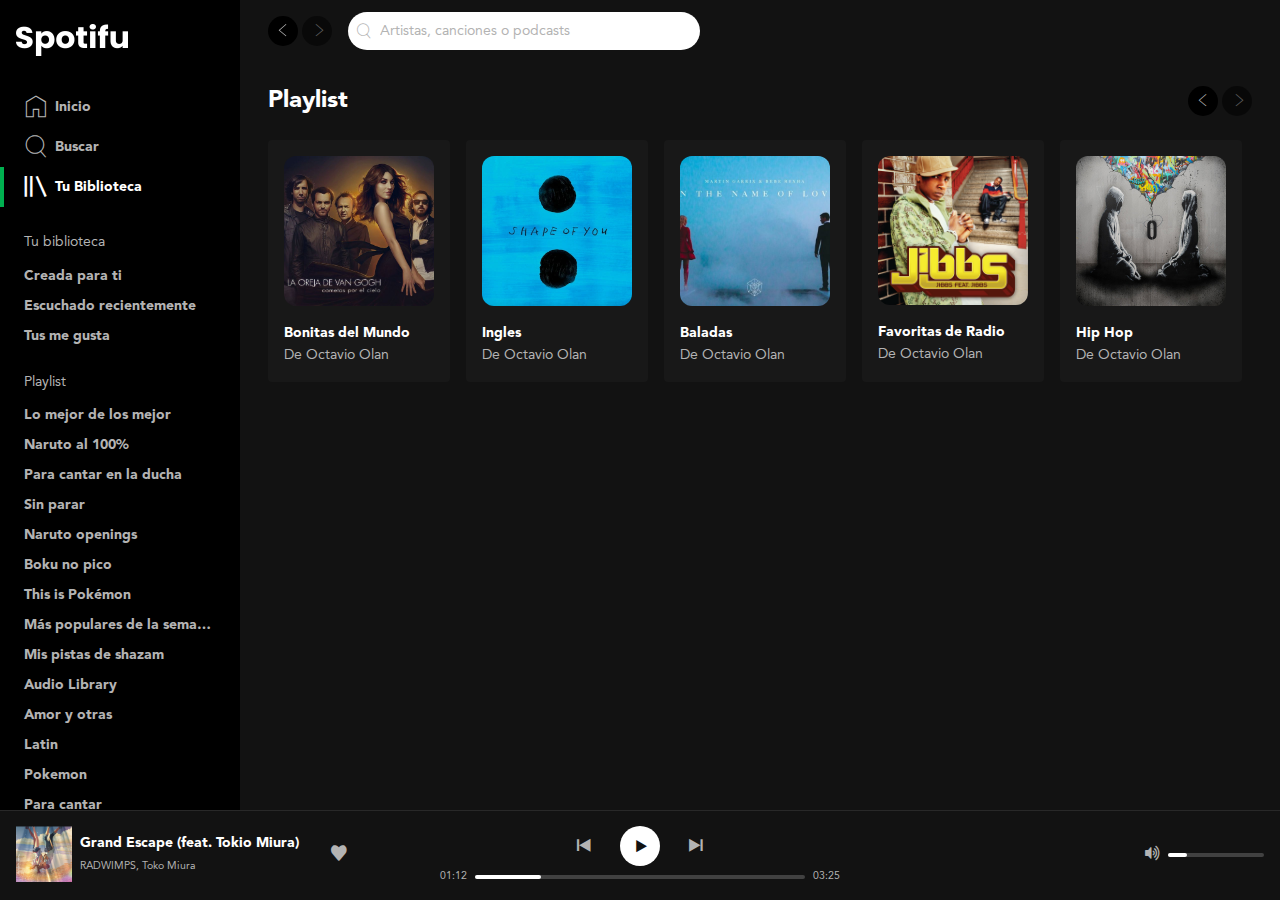
==== biblioteca.html @ 4ab3fceb "Pagina Buscar.html" ====
<!DOCTYPE html>
<html lang="en">
<head>
  <meta charset="UTF-8">
  <meta http-equiv="X-UA-Compatible" content="IE=edge">
  <meta name="viewport" content="width=device-width, initial-scale=1.0">
  <link rel="icon" type="image/png" sizes="32x32" href="./images/favicon.png">
  <link rel="stylesheet" href="./css/index.css">
  <title>Spotifu</title>
</head>
<body class="body">
  <div class="layout">
    <div class="layout-block up">
      <div class="layout-sidebar">
        <div class="sidebar">
          <header class="logo">
            <a href="/" aria-current="page">
              <img src="./images/spotifu-logo.png" class="logo-image" width="112" height="32" alt="Logo de Spotifu">
            </a>
          </header>
          <nav class="menu" aria-label="principal">
            <ul class="menu-list">
              <li class="menuItem">
                <a href="./index.html" class="link" aria-current="page">
                  <i class="icon-home" aria-hidden="true"></i>
                  <span>Inicio</span>
                </a>
              </li>
              <li class="menuItem">
                <a href="./buscar.html" class="link">
                  <i class="icon-search" aria-hidden="true"></i>
                  <span>Buscar</span>
                </a>
              </li>
              <li class="menuItem is-active">
                <a href="#" class="link">
                  <i class="icon-library" aria-hidden="true"></i>
                  <span>Tu Biblioteca</span>
                </a>
              </li>
            </ul>
          </nav>
          <nav class="list" aria-labelledby="library-navigation">
            <h2 class="list-title" id="library-navigation">Tu biblioteca</h2>
            <ul class="list-content">
              <li class="list-item">
                <a href="#" class="link">Creada para ti</a>
              </li>
              <li class="list-item">
                <a href="#" class="link">Escuchado recientemente</a>
              </li>
              <li class="list-item">
                <a href="#" class="link">Tus me gusta</a>
              </li>
            </ul>
          </nav>
          <nav class="list" aria-labelledby="playlist-navigation">
            <h2 class="list-title" id="playlist-navigation">Playlist</h2>
            <ul class="list-content">
              <li class="list-item">
                <a href="#" class="link">Lo mejor de los mejor</a>
              </li>
              <li class="list-item">
                <a href="#" class="link">Naruto al 100%</a>
              </li>
              <li class="list-item">
                <a href="#" class="link">Para cantar en la ducha</a>
              </li>
              <li class="list-item">
                <a href="#" class="link">Sin parar</a>
              </li>
              <li class="list-item">
                <a href="#" class="link">Naruto openings</a>
              </li>
              <li class="list-item">
                <a href="#" class="link">Boku no pico</a>
              </li>
              <li class="list-item">
                <a href="#" class="link">This is Pokémon</a>
              </li>
              <li class="list-item">
                <span class="ellipsis">
                  <a href="#" class="link">Más populares de la semana para ti que eres un pro</a>
                </span>
              </li>
              <li class="list-item">
                <a href="#" class="link">Mis pistas de shazam</a>
              </li>
              <li class="list-item">
                <a href="#" class="link">Audio Library</a>
              </li>
              <li class="list-item">
                <a href="#" class="link">Amor y otras</a>
              </li>
              <li class="list-item">
                <a href="#" class="link">Latin</a>
              </li>
              <li class="list-item">
                <a href="#" class="link">Pokemon</a>
              </li>
              <li class="list-item">
                <a href="#" class="link">Para cantar</a>
              </li>
              <li class="list-item">
                <a href="#" class="link">Yuli</a>
              </li>
            </ul>
          </nav>
        </div>
      </div>
      <div class="layout-main">
        <div class="page">
          <div class="sticky">
            <div class="page-block">
              <header class="header" aria-label="Barra superior y menú del usuario">
                <div class="navigation">
                  <button class="navigation-prev" aria-label="Volver" title="Volver">
                    <i class="icon-arrowLeft" aria-hidden="true"></i>
                  </button>
                  <button class="navigation-next" disabled aria-label="Avanzar" title="Avanzar">
                    <i class="icon-arrowRight" aria-hidden="true"></i>
                  </button>
                </div>
                <form class="search" role="search" aria-label="Buscar por Artistas, canciones o podcasts">
                  <i class="icon-search" aria-hidden="true"></i>
                  <input type="search" placeholder="Artistas, canciones o podcasts ">
                </form>
              </header>
            </div>
          </div>
          <main class="page-block">
            <section class="playlistList" aria-labelledby="region1">
              <div class="playlistList-top">
                <h2 class="playlistList-title" id="region1">
                  Playlist
                </h2>
                <div class="navigation">
                  <button class="navigation-prev" aria-label="Volver" title="Volver">
                    <i class="icon-arrowLeft" aria-hidden="true"></i>
                  </button>
                  <button class="navigation-next" disabled aria-label="Avanzar" title="Avanzar">
                    <i class="icon-arrowRight" aria-hidden="true"></i>
                  </button>
                </div>
              </div>
              <div class="playlistList-container">
                <div class="playlistA">
                  <div class="playlistA-cover">
                    <img src="./images/bonitas-del-munfo.jpg" width="150" height="150" alt="Cover de la playlist Anime Hits">
                    <button class="buttonIcon is-primary" aria-label="reproducir" title="Reproducir">
                      <i class="icon-play" aria-hidden="true"></i>
                    </button>
                  </div>
                  <h3 class="playlistA-title">Bonitas del Mundo</h3>
                  <h4 class="playlistA-description">De Octavio Olan</h4>
                </div>
                <div class="playlistA">
                  <div class="playlistA-cover">
                    <img src="./images/shape-of-you.png" width="150" height="150" alt="Cover de la playlist Anime Hits">
                    <button class="buttonIcon is-primary" aria-label="reproducir" title="Reproducir">
                      <i class="icon-play" aria-hidden="true"></i>
                    </button>
                  </div>
                  <h3 class="playlistA-title">Ingles</h3>
                  <h4 class="playlistA-description">De Octavio Olan</h4>
                </div>
                <div class="playlistA">
                  <div class="playlistA-cover">
                    <img src="./images/name-of-love.jpg" width="150" height="150" alt="Cover de la playlist Anime Hits">
                    <button class="buttonIcon is-primary" aria-label="reproducir" title="Reproducir">
                      <i class="icon-play" aria-hidden="true"></i>
                    </button>
                  </div>
                  <h3 class="playlistA-title">Baladas</h3>
                  <h4 class="playlistA-description">De Octavio Olan</h4>
                </div>
                <div class="playlistA">
                  <div class="playlistA-cover">
                    <img src="./images/chain-hang-low.jpg" width="150" height="150" alt="Cover de la playlist Anime Hits">
                    <button class="buttonIcon is-primary" aria-label="reproducir" title="Reproducir">
                      <i class="icon-play" aria-hidden="true"></i>
                    </button>
                  </div>
                  <h3 class="playlistA-title">Favoritas de Radio</h3>
                  <h4 class="playlistA-description">De Octavio Olan</h4>
                </div>
                <div class="playlistA">
                  <div class="playlistA-cover">
                    <img src="./images/tired.jpg" width="150" height="150" alt="Cover de la playlist Anime Hits">
                    <button class="buttonIcon is-primary" aria-label="reproducir" title="Reproducir">
                      <i class="icon-play" aria-hidden="true"></i>
                    </button>
                  </div>
                  <h3 class="playlistA-title">Hip Hop</h3>
                  <h4 class="playlistA-description">De Octavio Olan</h4>
                </div>
                <div class="playlistA">
                  <div class="playlistA-cover">
                    <img src="./images/titanium.png" width="150" height="150" alt="Cover de la playlist Anime Hits">
                    <button class="buttonIcon is-primary" aria-label="reproducir" title="Reproducir">
                      <i class="icon-play" aria-hidden="true"></i>
                    </button>
                  </div>
                  <h3 class="playlistA-title">Electronica</h3>
                  <h4 class="playlistA-description">De Octavio Olan</h4>
                </div>
                <div class="playlistA">
                  <div class="playlistA-cover">
                    <img src="./images/titanium.png" width="150" height="150" alt="Cover de la playlist Anime Hits">
                    <button class="buttonIcon is-primary" aria-label="reproducir" title="Reproducir">
                      <i class="icon-play" aria-hidden="true"></i>
                    </button>
                  </div>
                  <h3 class="playlistA-title">Banda</h3>
                  <h4 class="playlistA-description">De Octavio Olan</h4>
                </div>
                <div class="playlistA">
                  <div class="playlistA-cover">
                    <img src="./images/titanium.png" width="150" height="150" alt="Cover de la playlist Anime Hits">
                    <button class="buttonIcon is-primary" aria-label="reproducir" title="Reproducir">
                      <i class="icon-play" aria-hidden="true"></i>
                    </button>
                  </div>
                  <h3 class="playlistA-title">Rock</h3>
                  <h4 class="playlistA-description">De Octavio Olan</h4>
                </div>
                <div class="playlistA">
                  <div class="playlistA-cover">
                    <img src="./images/titanium.png" width="150" height="150" alt="Cover de la playlist Anime Hits">
                    <button class="buttonIcon is-primary" aria-label="reproducir" title="Reproducir">
                      <i class="icon-play" aria-hidden="true"></i>
                    </button>
                  </div>
                  <h3 class="playlistA-title">Romanticas</h3>
                  <h4 class="playlistA-description">De Octavio Olan</h4>
                </div>
                <div class="playlistA">
                  <div class="playlistA-cover">
                    <img src="./images/titanium.png" width="150" height="150" alt="Cover de la playlist Anime Hits">
                    <button class="buttonIcon is-primary" aria-label="reproducir" title="Reproducir">
                      <i class="icon-play" aria-hidden="true"></i>
                    </button>
                  </div>
                  <h3 class="playlistA-title">Reggeton</h3>
                  <h4 class="playlistA-description">De Octavio Olan</h4>
                </div>
              </div>
            </section>

          </main>
        </div>
      </div>
    </div>
    <div class="layout-block">
      <footer class="layout-botton">
        <div class="player">
            <div class="player-nowPlaying">
              <div class="nowPlaying">
                <div class="nowPlaying-cover">
                  <img src="./images/grand-scape.png" width="56" height="56" alt="Portada de Grand Escape (feat. Tokio Miura)"
                    title="Portada de Grand Escape (feat. Tokio Miura)">
                </div>
                <div class="nowPlaying-details">
                  <div class="nowPlaying-description">
                    <a href="#song" class="nowPlaying-title">
                      Grand Escape (feat. Tokio Miura)
                    </a>
                    <a href="#RADWIMPS" class="nowPlaying-artist">
                      RADWIMPS, Toko Miura
                    </a>
                  </div>
                  <div class="nowPlaying-actions">
                    <button class="player-control" role="switch" aria-checked="false" aria-label="Guardar en tu biblioteca"
                      title="Guardar en tu biblioteca">
                      <i class="icon-heart" aria-hidden="true"></i>
                    </button>
                  </div>
                </div>
              </div>
            </div>
            <div class="player-playerControls">
              <div class="playerControls" aria-label="Controles de reproducción">
                <div class="playerControls-buttons">
                  <button class="buttonIcon" aria-label="Anterior" title="Anterior">
                    <i class="icon-prev" aria-hidden="true"></i>
                  </button>
                  <button class="buttonIcon is-white" aria-label="Reproducir" title="Reproducir">
                    <i class="icon-play" aria-hidden="true"></i>
                  </button>
                  <button class="buttonIcon" aria-label="Siguiente" title="Siguiente">
                    <i class="icon-next" aria-hidden="true"></i>
                  </button>
                </div>
                <div class="playerPlayback">
                  <span class="playerPlayback-progressTime">01:12</span>
                  <div class="playerPlayback-slider">
                    <div class="slider">
                      <div class="slider-progress">
                        <button class="slider-button" aria-label="Controlar el progreso de la reproducción"></button>
                      </div>
                    </div>
                  </div>
                  <span class="playerPlayback-progressTime">03:25</span>
                </div>
              </div>
            </div>
            <div class="player-playerVolume">
              <div class="playerVolume">
                <button class="player-control" aria-label="Silenciar" aria-describedby="volumen-icon">
                  <i class="icon-volumeUp" id="volumen-icon" role="presentation" aria-label="Volumen alto"></i>
                </button>
                <div class="playerVolume-slider">
                  <div class="slider">
                    <div class="slider-progress">
                      <button class="slider-button" aria-label="Controlar el progreso de la reproducción"></button>
                    </div>
                  </div>
                </div>
              </div>
            </div>
        </div>
      </footer>
    </div>
  </div>

</body>
</html>
---- css/index.css ----
@import './icons.css';
@import './fonts.css';
@import './body.css';
@import './link.css';
@import './button-icon.css';
@import './sidebar.css';
@import './ellipsis.css';
@import './player.css';
@import './page.css';
@import './layout.css';
@import './scrollbar.css';
@import './page-buscar.css';

:root {
  font-size: 14px;
  --primary: #00B050;
  --white: #ffffff;
  --gray10: #B3B3B3;
  --gray20: #737373;
  --gray30: #282828;
  --gray40: #181818;
  --gray50: #121212;
  --gray60: #000000;
  --basefontFamily: Avenir, Helvetica, sans-serif;
  --headline1: bold 2rem/normal var(--basefontFamily);
  --headline2: bold 1.5rem/1.75rem var(--basefontFamily);
  --baseFont: normal .875rem/1.375rem var(--basefontFamily);
  --baseFontBold: bold .875rem/1.375rem var(--basefontFamily);
  --button: bold .875rem/1rem var(--basefontFamily);
  --small: normal .75em/normal var(--basefontFamily);
}

@media screen and (min-width: 768px) {
  :root {
    font-size: 16px;
  }
}

@media screen and (min-width: 1367px) {
  :root {
    font-size: 18px;
  }
}
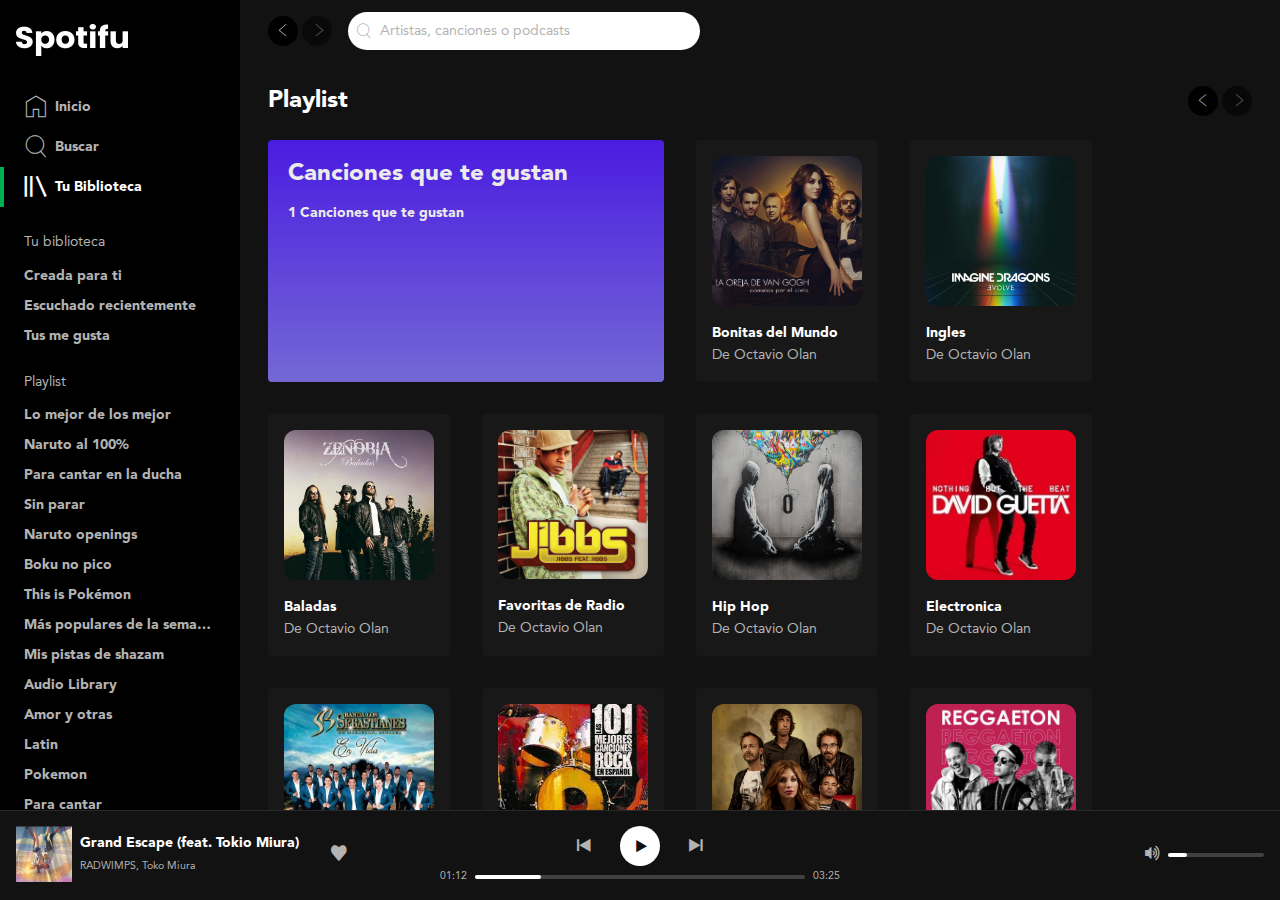
==== commit 5dd6b659: "Pagina Biblioteca" ====
--- a/biblioteca.html
+++ b/biblioteca.html
@@ -143,10 +143,17 @@
                   </button>
                 </div>
               </div>
-              <div class="playlistList-container">
-                <div class="playlistA">
-                  <div class="playlistA-cover">
-                    <img src="./images/bonitas-del-munfo.jpg" width="150" height="150" alt="Cover de la playlist Anime Hits">
+              <div class="playlistList-container library">
+                <div class="song">
+                  <h3 class="song-title">Canciones que te gustan</h3>
+                  <p class="song-description">1 Canciones que te gustan</p>
+                  <button class="buttonIcon is-primary" aria-label="reproducir" title="Reproducir">
+                    <i class="icon-play" aria-hidden="true"></i>
+                  </button>
+                </div>
+                <div class="playlistA">
+                  <div class="playlistA-cover">
+                    <img src="./images/bonitas-del-munfo.jpg" width="150" height="150" alt="Bonitas del mundo">
                     <button class="buttonIcon is-primary" aria-label="reproducir" title="Reproducir">
                       <i class="icon-play" aria-hidden="true"></i>
                     </button>
@@ -156,7 +163,7 @@
                 </div>
                 <div class="playlistA">
                   <div class="playlistA-cover">
-                    <img src="./images/shape-of-you.png" width="150" height="150" alt="Cover de la playlist Anime Hits">
+                    <img src="./images/ingles.jpg" width="150" height="150" alt="Canciones en ingles">
                     <button class="buttonIcon is-primary" aria-label="reproducir" title="Reproducir">
                       <i class="icon-play" aria-hidden="true"></i>
                     </button>
@@ -166,7 +173,7 @@
                 </div>
                 <div class="playlistA">
                   <div class="playlistA-cover">
-                    <img src="./images/name-of-love.jpg" width="150" height="150" alt="Cover de la playlist Anime Hits">
+                    <img src="./images/baladas.jpg" width="150" height="150" alt="Baladas">
                     <button class="buttonIcon is-primary" aria-label="reproducir" title="Reproducir">
                       <i class="icon-play" aria-hidden="true"></i>
                     </button>
@@ -176,7 +183,7 @@
                 </div>
                 <div class="playlistA">
                   <div class="playlistA-cover">
-                    <img src="./images/chain-hang-low.jpg" width="150" height="150" alt="Cover de la playlist Anime Hits">
+                    <img src="./images/chain-hang-low.jpg" width="150" height="150" alt="Favoritas de la radio">
                     <button class="buttonIcon is-primary" aria-label="reproducir" title="Reproducir">
                       <i class="icon-play" aria-hidden="true"></i>
                     </button>
@@ -186,7 +193,7 @@
                 </div>
                 <div class="playlistA">
                   <div class="playlistA-cover">
-                    <img src="./images/tired.jpg" width="150" height="150" alt="Cover de la playlist Anime Hits">
+                    <img src="./images/tired.jpg" width="150" height="150" alt="Hip Hop">
                     <button class="buttonIcon is-primary" aria-label="reproducir" title="Reproducir">
                       <i class="icon-play" aria-hidden="true"></i>
                     </button>
@@ -196,7 +203,7 @@
                 </div>
                 <div class="playlistA">
                   <div class="playlistA-cover">
-                    <img src="./images/titanium.png" width="150" height="150" alt="Cover de la playlist Anime Hits">
+                    <img src="./images/titanium.png" width="150" height="150" alt="Electronica">
                     <button class="buttonIcon is-primary" aria-label="reproducir" title="Reproducir">
                       <i class="icon-play" aria-hidden="true"></i>
                     </button>
@@ -206,7 +213,7 @@
                 </div>
                 <div class="playlistA">
                   <div class="playlistA-cover">
-                    <img src="./images/titanium.png" width="150" height="150" alt="Cover de la playlist Anime Hits">
+                    <img src="./images/banda.jpg" width="150" height="150" alt="Banda">
                     <button class="buttonIcon is-primary" aria-label="reproducir" title="Reproducir">
                       <i class="icon-play" aria-hidden="true"></i>
                     </button>
@@ -216,7 +223,7 @@
                 </div>
                 <div class="playlistA">
                   <div class="playlistA-cover">
-                    <img src="./images/titanium.png" width="150" height="150" alt="Cover de la playlist Anime Hits">
+                    <img src="./images/rock.jpg" width="150" height="150" alt="Rock">
                     <button class="buttonIcon is-primary" aria-label="reproducir" title="Reproducir">
                       <i class="icon-play" aria-hidden="true"></i>
                     </button>
@@ -226,7 +233,7 @@
                 </div>
                 <div class="playlistA">
                   <div class="playlistA-cover">
-                    <img src="./images/titanium.png" width="150" height="150" alt="Cover de la playlist Anime Hits">
+                    <img src="./images/romanticas.jpg" width="150" height="150" alt="Romanticas">
                     <button class="buttonIcon is-primary" aria-label="reproducir" title="Reproducir">
                       <i class="icon-play" aria-hidden="true"></i>
                     </button>
@@ -236,7 +243,7 @@
                 </div>
                 <div class="playlistA">
                   <div class="playlistA-cover">
-                    <img src="./images/titanium.png" width="150" height="150" alt="Cover de la playlist Anime Hits">
+                    <img src="./images/reggeton.jpg" width="150" height="150" alt="Reggeton">
                     <button class="buttonIcon is-primary" aria-label="reproducir" title="Reproducir">
                       <i class="icon-play" aria-hidden="true"></i>
                     </button>
@@ -246,7 +253,6 @@
                 </div>
               </div>
             </section>
-
           </main>
         </div>
       </div>
--- a/css/index.css
+++ b/css/index.css
@@ -10,6 +10,7 @@
 @import './layout.css';
 @import './scrollbar.css';
 @import './page-buscar.css';
+@import './page-library.css';
 
 :root {
   font-size: 14px;
